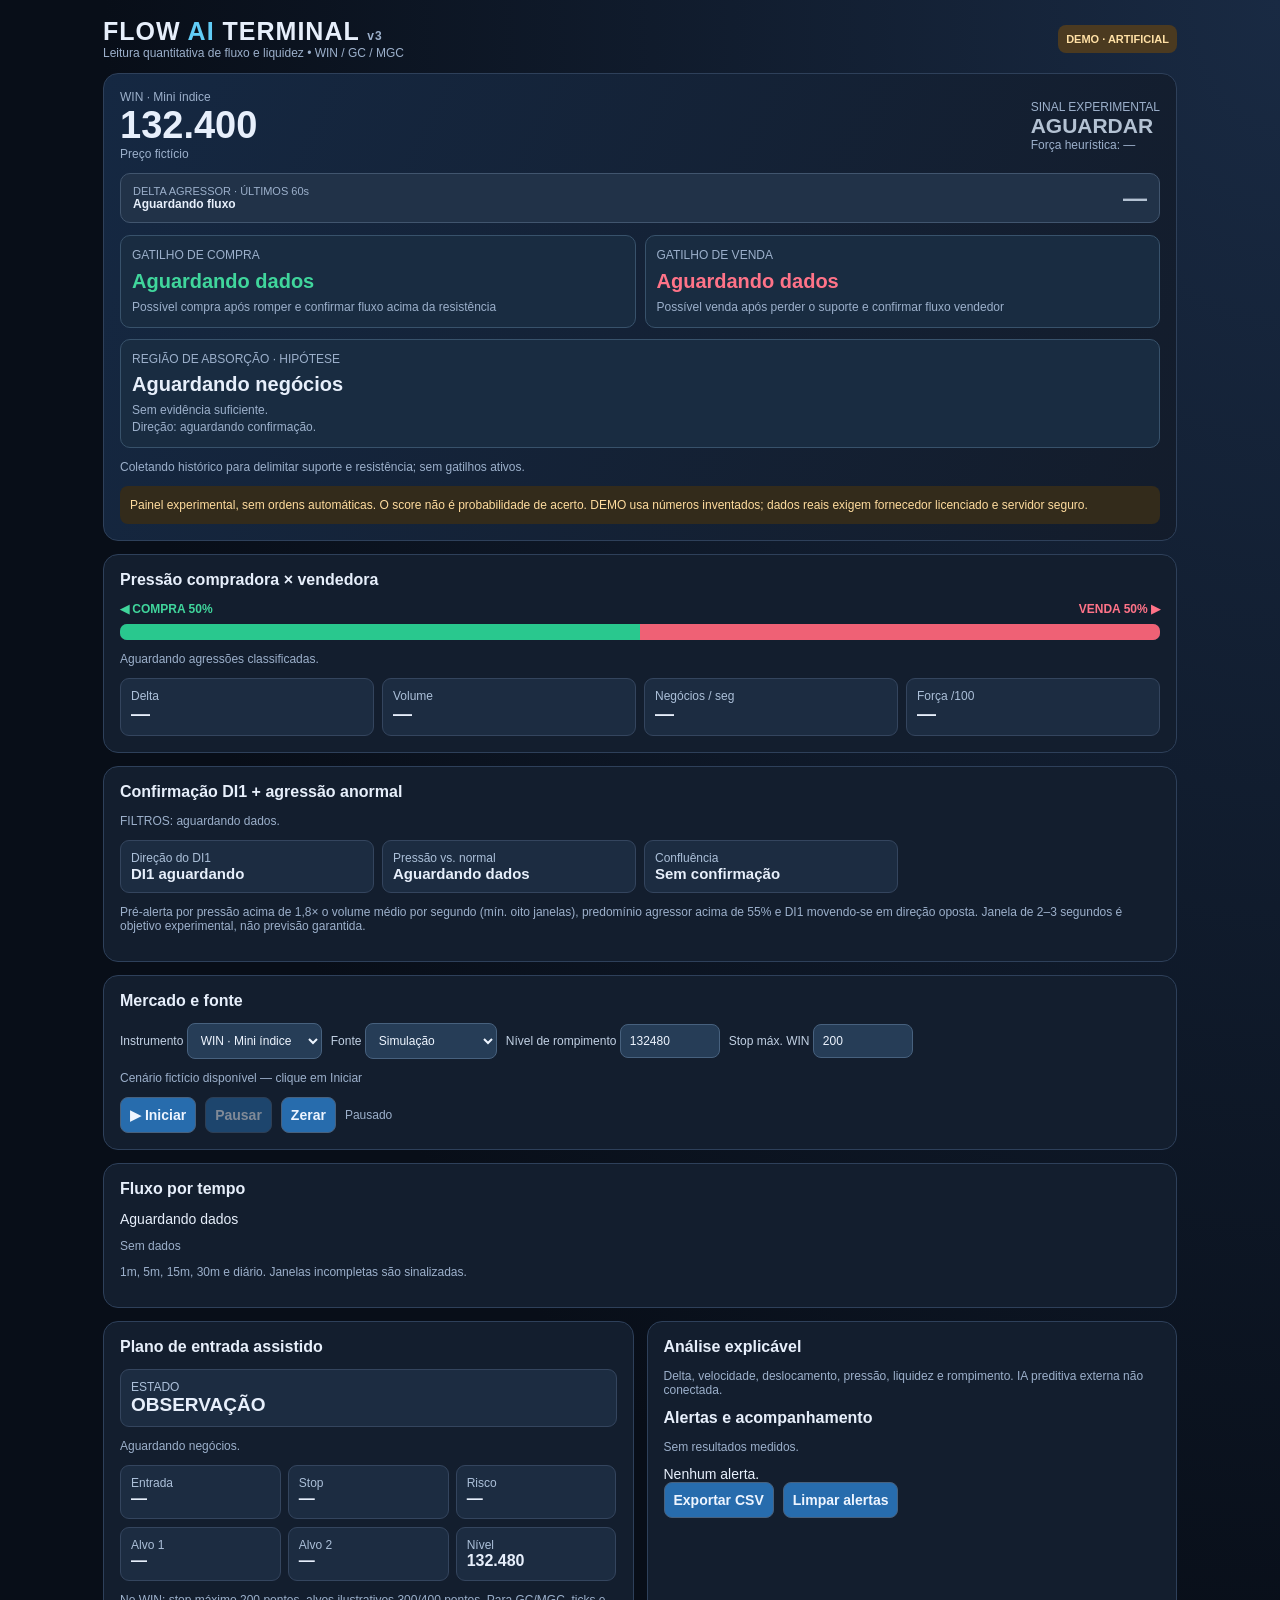
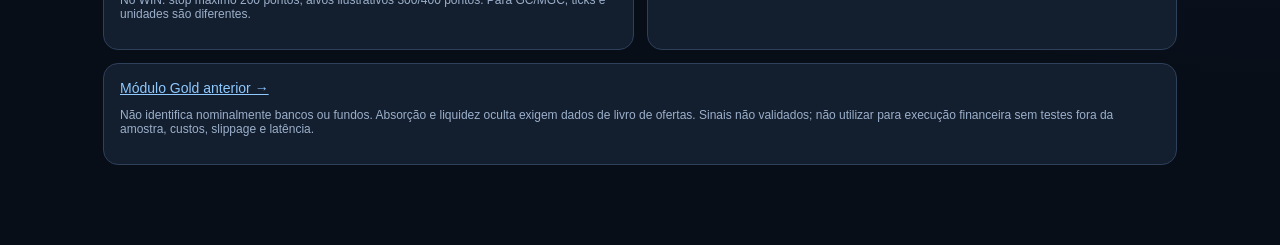
==== delta-top.html @ 030e83a3 "fix: separate new entry point for mobile delta hero to bypass stale PWA cache" ====
<!doctype html><html lang="pt-BR"><head><meta charset="utf-8"><meta name="viewport" content="width=device-width,initial-scale=1,viewport-fit=cover"><meta name="theme-color" content="#080e18"><link rel="manifest" href="./manifest.webmanifest"><title>Flow AI • Delta no topo</title><style>
:root{font:14px -apple-system,BlinkMacSystemFont,Inter,Arial,sans-serif;color:#e7effb;background:#080e18}*{box-sizing:border-box}body{margin:0;background:radial-gradient(ellipse at top right,#192a43,#080e18 65%)}main{max-width:1100px;margin:auto;padding:17px 13px 80px}.row{display:flex;align-items:center;justify-content:space-between;flex-wrap:wrap;gap:9px}.brand{font-size:25px;font-weight:900;letter-spacing:.04em}.brand em{color:#61ccf6;font-style:normal}.muted,small{color:#9cb0cb;font-size:12px}.pill{border-radius:8px;background:#4b3a20;color:#ffe0a5;padding:8px;font-size:11px;font-weight:800}.panel{background:#131e2e;border:1px solid #2e405a;border-radius:15px;padding:16px;margin-top:13px}.hero{background:linear-gradient(115deg,#152842,#131c2b)}h2{margin:0 0 13px;font-size:16px}.price{font-size:38px;font-weight:850}.signal{font-size:21px;font-weight:850}.delta-strip{display:flex;align-items:center;justify-content:space-between;gap:10px;margin-top:12px;background:#213248;border:1px solid #41556e;border-radius:10px;padding:10px 12px}.delta-strip strong{font-size:24px;white-space:nowrap}.delta-strip small{display:block;font-size:11px}.delta-strip .delta-caption{font-weight:700;font-size:12px}.zones{display:grid;grid-template-columns:1fr 1fr;gap:9px;margin-top:12px}.zone{background:#192c41;border:1px solid #38526b;border-radius:10px;padding:11px}.zone b{display:block;font-size:20px;margin:6px 0}.zone small{display:block;line-height:1.4}.zone.active-buy{border-color:#40d69c}.zone.active-sell{border-color:#ff7388}.up{color:#40d69c}.down{color:#ff7388}.neutral{color:#b4c2d3}.warning{color:#ffdc9e;background:#332b1b;padding:10px;border-radius:8px;font-size:12px;line-height:1.5;margin-top:12px}.grid{display:grid;grid-template-columns:repeat(2,minmax(0,1fr));gap:8px}.metric{background:#1c2c41;border:1px solid #34455e;border-radius:9px;padding:10px;min-width:0}.metric span{display:block;color:#acc0d9;font-size:12px}.metric strong{font-size:19px;overflow-wrap:anywhere}.controls{display:flex;gap:9px;flex-wrap:wrap;align-items:center}input,select,button{background:#263d57;color:#eef5ff;border:1px solid #47617e;border-radius:8px;padding:9px;font:inherit;max-width:100%}button{background:#276cad;font-weight:700}button:disabled{opacity:.5}label{color:#c2d1e4;font-size:12px}input[type=number]{width:100px}input[type=url]{width:100%}.hidden{display:none}.sides{display:grid;grid-template-columns:1fr 1fr;gap:8px;margin-bottom:8px;font-weight:800;font-size:12px}.sides div:last-child{text-align:right}.bar{height:16px;display:flex;overflow:hidden;border-radius:7px;background:#43536a}.buy{background:#29c88e}.sell{background:#ef6175}.tf{display:grid;grid-template-columns:repeat(5,minmax(0,1fr));gap:5px}.tfi{background:#20314a;border:1px solid #344a67;border-radius:8px;text-align:center;padding:8px 2px}.tfi b{display:block;font-size:15px;margin:6px 0}.tfi small{font-size:10px}.event{padding:10px;background:#1e3048;border-left:3px solid #5a9ce4;border-radius:8px;margin:8px 0}.event.bad{border-left-color:#ff7181}.event.good{border-left-color:#30d5a1}.events{max-height:310px;overflow:auto}.entry{display:grid;grid-template-columns:repeat(3,minmax(0,1fr));gap:7px}.entry .metric strong{font-size:16px}.cols{display:grid;gap:0}a{color:#8fc9ff}@media(min-width:750px){.grid{grid-template-columns:repeat(4,minmax(0,1fr))}.cols{grid-template-columns:1fr 1fr;gap:13px}} </style></head><body><main>
<header class="row"><div><div class="brand">FLOW <em>AI</em> TERMINAL <small>v3</small></div><div class="muted">Leitura quantitativa de fluxo e liquidez • WIN / GC / MGC</div></div><span class="pill" id="sourceTag">DEMO • ARTIFICIAL</span></header>
<section class="panel hero"><div class="row"><div><div class="muted" id="instrumentLabel">WIN · Mini índice</div><div class="price" id="price">132.400</div><div class="muted" id="priceHint">Preço fictício</div></div><div><div class="muted">SINAL EXPERIMENTAL</div><div class="signal neutral" id="signal">AGUARDAR</div><div class="muted" id="confidence">Força heurística: —</div></div></div><div class="delta-strip" aria-live="polite"><div><small>DELTA AGRESSOR · ÚLTIMOS 60s</small><div id="heroDeltaTrend" class="delta-caption">Aguardando fluxo</div></div><strong id="heroDelta" class="neutral">—</strong></div><div class="zones"><div class="zone" id="buyZoneCard"><small>GATILHO DE COMPRA</small><b class="up" id="buyTrigger">Aguardando dados</b><small id="buyZoneText">Possível compra após romper e confirmar fluxo acima da resistência</small></div><div class="zone" id="sellZoneCard"><small>GATILHO DE VENDA</small><b class="down" id="sellTrigger">Aguardando dados</b><small id="sellZoneText">Possível venda após perder o suporte e confirmar fluxo vendedor</small></div></div><div class="zone" style="margin-top:11px" aria-live="polite"><small>REGIÃO DE ABSORÇÃO · HIPÓTESE</small><b id="absZone">Aguardando negócios</b><small id="absStatus">Sem evidência suficiente.</small><small id="absDirection">Direção: aguardando confirmação.</small></div><p class="muted" id="triggerInfo">Níveis de observação: não constituem ordens ou indicação de alta probabilidade.</p><div class="warning">Painel experimental, sem ordens automáticas. O score não é probabilidade de acerto. DEMO usa números inventados; dados reais exigem fornecedor licenciado e servidor seguro.</div></section>
<section class="panel"><h2>Pressão compradora × vendedora</h2><div class="sides"><div class="up">◀ COMPRA <span id="buyPct">50%</span></div><div class="down">VENDA <span id="sellPct">50%</span> ▶</div></div><div class="bar"><div class="buy" id="buyBar" style="width:50%"></div><div class="sell" id="sellBar" style="width:50%"></div></div><p class="muted" id="flowNarrative">Aguardando agressões classificadas.</p><div class="grid"><div class="metric"><span>Delta</span><strong id="delta">—</strong></div><div class="metric"><span>Volume</span><strong id="volume">—</strong></div><div class="metric"><span>Negócios / seg</span><strong id="rate">—</strong></div><div class="metric"><span>Força /100</span><strong id="score">—</strong></div></div></section>
<section class="panel"><h2>Confirmação DI1 + agressão anormal</h2><p class="muted" id="filterState">FILTROS: aguardando dados.</p><div class="grid"><div class="metric"><span>Direção do DI1</span><strong id="diStatus" style="font-size:15px">Aguardando</strong></div><div class="metric"><span>Pressão vs. normal</span><strong id="burstStatus" style="font-size:15px">Aguardando</strong></div><div class="metric"><span>Confluência</span><strong id="confluence" style="font-size:15px">Sem confirmação</strong></div></div><p class="muted">Pré-alerta por pressão acima de 1,8× o volume médio por segundo (mín. oito janelas), predomínio agressor acima de 55% e DI1 movendo-se em direção oposta. Janela de 2–3 segundos é objetivo experimental, não previsão garantida.</p></section><section class="panel"><h2>Mercado e fonte</h2><div class="controls"><label>Instrumento <select id="instrument"><option value="WIN">WIN · Mini índice</option><option value="GC">GC · Ouro futuro</option><option value="MGC">MGC · Micro ouro</option></select></label><label>Fonte <select id="source"><option value="demo">Simulação</option><option value="csv">Replay CSV</option><option value="ws">WebSocket WSS</option></select></label><label>Nível de rompimento <input id="level" type="number" value="132480" step="5"></label><label>Stop máx. WIN <input id="maxStop" type="number" min="5" max="200" value="200" step="5"></label></div><div id="csvWrap" class="hidden"><p class="muted">CSV com colunas timestamp,price,size,side,symbol (side: buy/sell). Reprodução acelerada.</p><input id="file" type="file" accept=".csv,text/csv"></div><div id="wsWrap" class="hidden"><p class="muted">Servidor próprio autorizado, sem chaves de API no navegador.</p><input id="endpoint" type="url" placeholder="wss://servidor/market"></div><p id="demoPhase" class="muted">Cenário fictício disponível — clique em Iniciar</p><div class="controls" style="margin-top:12px"><button id="start">▶ Iniciar</button><button id="stop" disabled>Pausar</button><button id="reset">Zerar</button><span id="status" class="muted">Parado</span></div></section>
<section class="panel"><h2>Fluxo por tempo</h2><div class="tf" id="timeframes"></div><p class="muted" id="feedAge">Sem dados.</p><p class="muted">1m, 5m, 15m, 30m e diário. Janelas incompletas são sinalizadas.</p></section>
<div class="cols"><section class="panel"><h2>Plano de entrada assistido</h2><div class="metric"><span>ESTADO</span><strong id="stage">OBSERVAÇÃO</strong></div><p class="muted" id="reason">Aguardando fluxo.</p><div class="entry"><div class="metric"><span>Entrada</span><strong id="entry">—</strong></div><div class="metric"><span>Stop</span><strong id="stopPrice">—</strong></div><div class="metric"><span>Risco</span><strong id="risk">—</strong></div></div><div class="entry" style="margin-top:8px"><div class="metric"><span>Alvo 1</span><strong id="target1">—</strong></div><div class="metric"><span>Alvo 2</span><strong id="target2">—</strong></div><div class="metric"><span>Nível</span><strong id="breakLevel">132.480</strong></div></div><p class="muted">No WIN: stop máximo 200 pontos, alvos ilustrativos 300/400 pontos. Para GC/MGC, ticks e unidades são diferentes.</p></section>
<section class="panel"><h2>Análise explicável</h2><p class="muted" id="intelligence">Delta, velocidade, deslocamento, pressão, liquidez e rompimento. IA preditiva externa não conectada.</p><h2>Alertas e acompanhamento</h2><p class="muted" id="outcomeSummary">Sem resultados medidos.</p><div id="events" class="events">Nenhum alerta.</div><div class="controls"><button id="export">Exportar CSV</button><button id="clear">Limpar alertas</button></div></section></div>
<section class="panel"><a href="./gold.html">Módulo Gold anterior →</a><p class="muted">Não identifica nominalmente bancos ou fundos. Absorção e liquidez oculta exigem dados de livro de ofertas. Sinais não validados; não utilizar para execução financeira sem testes fora da amostra, custos, slippage e latência.</p></section></main><script src="./app.js?v=delta-view-20261015" defer></script></body></html>
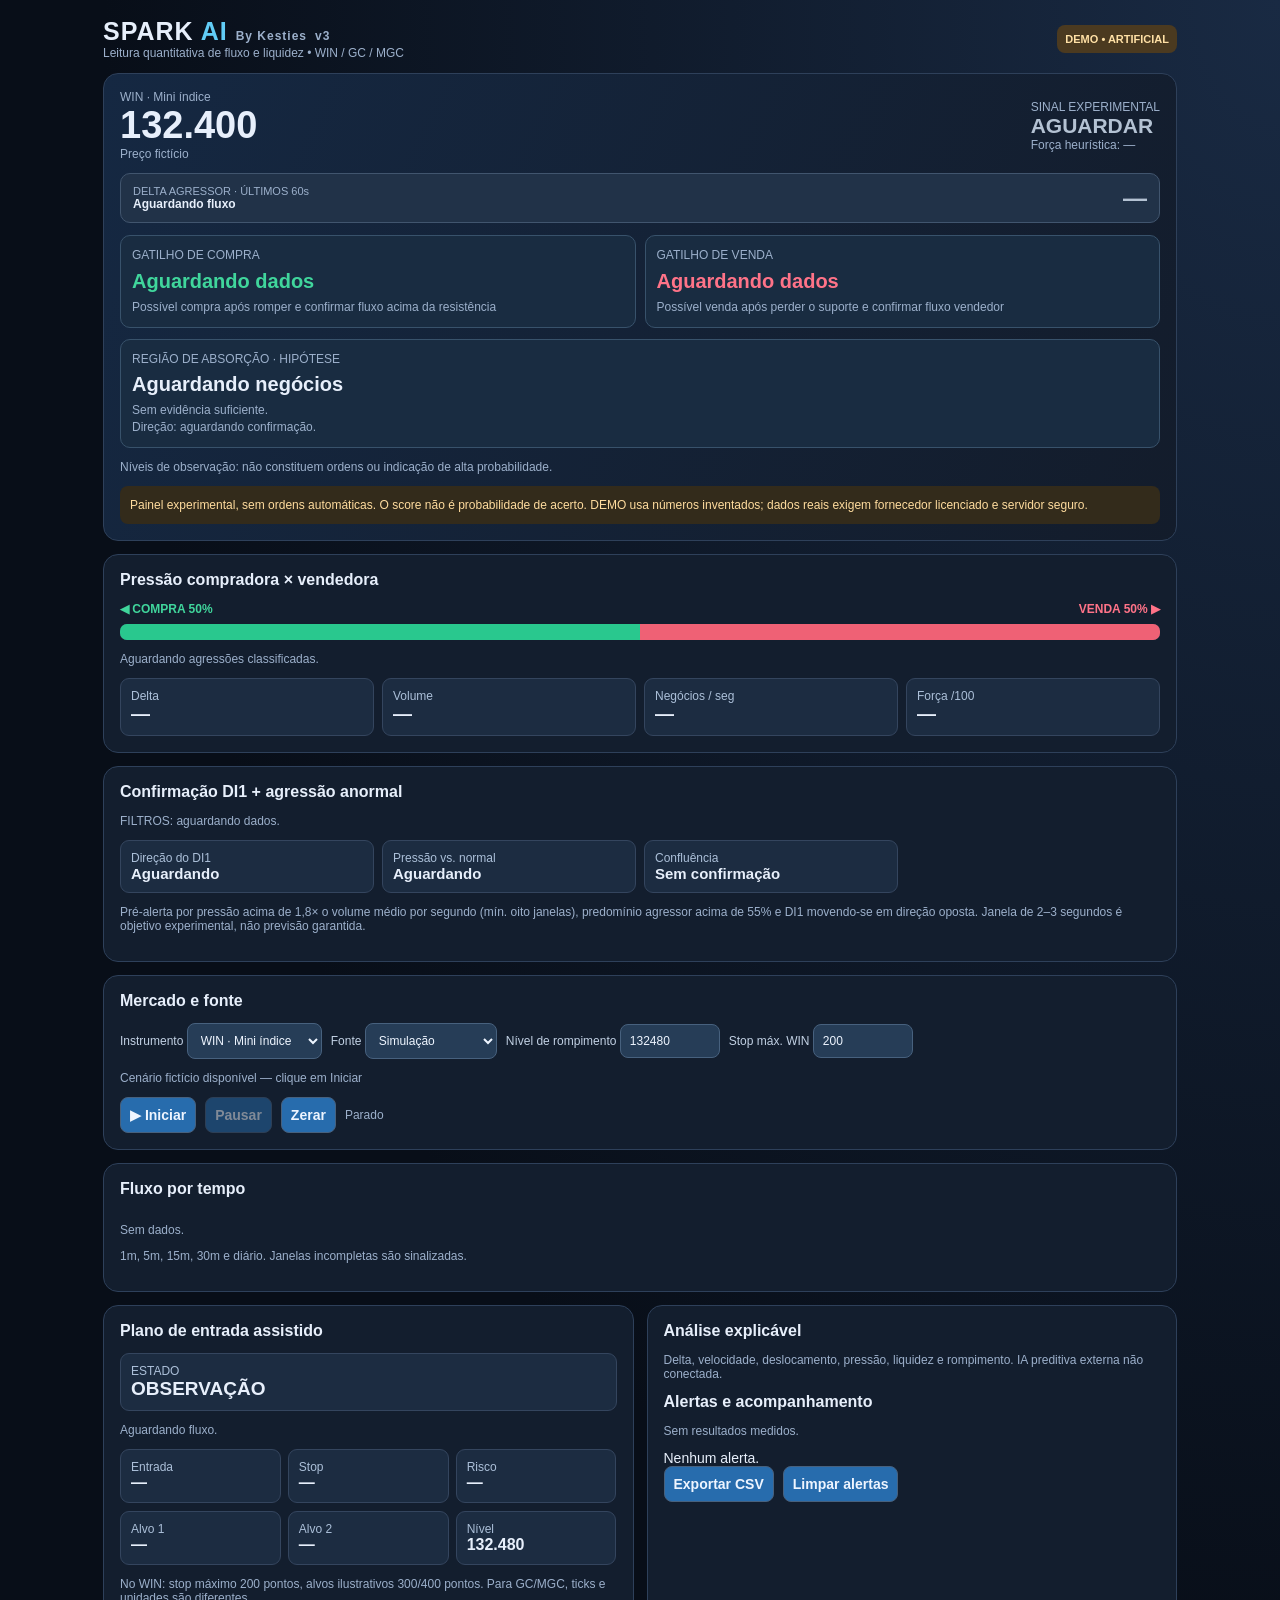
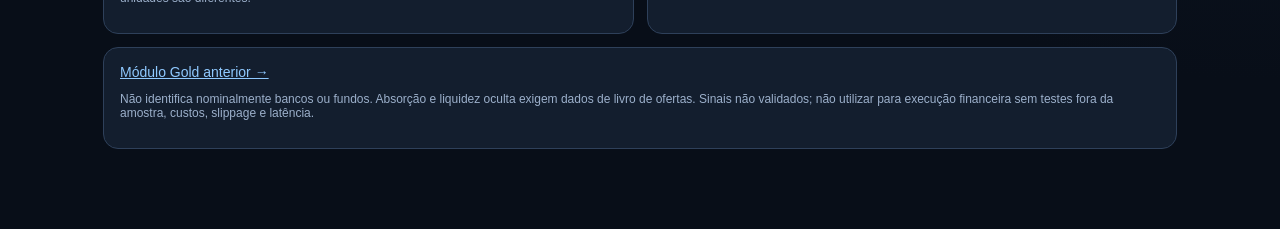
==== commit 3f1c9a79: "Rename app to Spark AI and apply circular pressure dashboard layout" ====
--- a/delta-top.html
+++ b/delta-top.html
@@ -1,6 +1,6 @@
-<!doctype html><html lang="pt-BR"><head><meta charset="utf-8"><meta name="viewport" content="width=device-width,initial-scale=1,viewport-fit=cover"><meta name="theme-color" content="#080e18"><link rel="manifest" href="./manifest.webmanifest"><title>Flow AI • Delta no topo</title><style>
+<!doctype html><html lang="pt-BR"><head><meta charset="utf-8"><meta name="viewport" content="width=device-width,initial-scale=1,viewport-fit=cover"><meta name="theme-color" content="#080e18"><link rel="manifest" href="./manifest.webmanifest"><title>Spark AI • Delta no topo</title><style>
 :root{font:14px -apple-system,BlinkMacSystemFont,Inter,Arial,sans-serif;color:#e7effb;background:#080e18}*{box-sizing:border-box}body{margin:0;background:radial-gradient(ellipse at top right,#192a43,#080e18 65%)}main{max-width:1100px;margin:auto;padding:17px 13px 80px}.row{display:flex;align-items:center;justify-content:space-between;flex-wrap:wrap;gap:9px}.brand{font-size:25px;font-weight:900;letter-spacing:.04em}.brand em{color:#61ccf6;font-style:normal}.muted,small{color:#9cb0cb;font-size:12px}.pill{border-radius:8px;background:#4b3a20;color:#ffe0a5;padding:8px;font-size:11px;font-weight:800}.panel{background:#131e2e;border:1px solid #2e405a;border-radius:15px;padding:16px;margin-top:13px}.hero{background:linear-gradient(115deg,#152842,#131c2b)}h2{margin:0 0 13px;font-size:16px}.price{font-size:38px;font-weight:850}.signal{font-size:21px;font-weight:850}.delta-strip{display:flex;align-items:center;justify-content:space-between;gap:10px;margin-top:12px;background:#213248;border:1px solid #41556e;border-radius:10px;padding:10px 12px}.delta-strip strong{font-size:24px;white-space:nowrap}.delta-strip small{display:block;font-size:11px}.delta-strip .delta-caption{font-weight:700;font-size:12px}.zones{display:grid;grid-template-columns:1fr 1fr;gap:9px;margin-top:12px}.zone{background:#192c41;border:1px solid #38526b;border-radius:10px;padding:11px}.zone b{display:block;font-size:20px;margin:6px 0}.zone small{display:block;line-height:1.4}.zone.active-buy{border-color:#40d69c}.zone.active-sell{border-color:#ff7388}.up{color:#40d69c}.down{color:#ff7388}.neutral{color:#b4c2d3}.warning{color:#ffdc9e;background:#332b1b;padding:10px;border-radius:8px;font-size:12px;line-height:1.5;margin-top:12px}.grid{display:grid;grid-template-columns:repeat(2,minmax(0,1fr));gap:8px}.metric{background:#1c2c41;border:1px solid #34455e;border-radius:9px;padding:10px;min-width:0}.metric span{display:block;color:#acc0d9;font-size:12px}.metric strong{font-size:19px;overflow-wrap:anywhere}.controls{display:flex;gap:9px;flex-wrap:wrap;align-items:center}input,select,button{background:#263d57;color:#eef5ff;border:1px solid #47617e;border-radius:8px;padding:9px;font:inherit;max-width:100%}button{background:#276cad;font-weight:700}button:disabled{opacity:.5}label{color:#c2d1e4;font-size:12px}input[type=number]{width:100px}input[type=url]{width:100%}.hidden{display:none}.sides{display:grid;grid-template-columns:1fr 1fr;gap:8px;margin-bottom:8px;font-weight:800;font-size:12px}.sides div:last-child{text-align:right}.bar{height:16px;display:flex;overflow:hidden;border-radius:7px;background:#43536a}.buy{background:#29c88e}.sell{background:#ef6175}.tf{display:grid;grid-template-columns:repeat(5,minmax(0,1fr));gap:5px}.tfi{background:#20314a;border:1px solid #344a67;border-radius:8px;text-align:center;padding:8px 2px}.tfi b{display:block;font-size:15px;margin:6px 0}.tfi small{font-size:10px}.event{padding:10px;background:#1e3048;border-left:3px solid #5a9ce4;border-radius:8px;margin:8px 0}.event.bad{border-left-color:#ff7181}.event.good{border-left-color:#30d5a1}.events{max-height:310px;overflow:auto}.entry{display:grid;grid-template-columns:repeat(3,minmax(0,1fr));gap:7px}.entry .metric strong{font-size:16px}.cols{display:grid;gap:0}a{color:#8fc9ff}@media(min-width:750px){.grid{grid-template-columns:repeat(4,minmax(0,1fr))}.cols{grid-template-columns:1fr 1fr;gap:13px}} </style></head><body><main>
-<header class="row"><div><div class="brand">FLOW <em>AI</em> TERMINAL <small>v3</small></div><div class="muted">Leitura quantitativa de fluxo e liquidez • WIN / GC / MGC</div></div><span class="pill" id="sourceTag">DEMO • ARTIFICIAL</span></header>
+<header class="row"><div><div class="brand">SPARK <em>AI</em> <small>By Kesties</small> <small>v3</small></div><div class="muted">Leitura quantitativa de fluxo e liquidez • WIN / GC / MGC</div></div><span class="pill" id="sourceTag">DEMO • ARTIFICIAL</span></header>
 <section class="panel hero"><div class="row"><div><div class="muted" id="instrumentLabel">WIN · Mini índice</div><div class="price" id="price">132.400</div><div class="muted" id="priceHint">Preço fictício</div></div><div><div class="muted">SINAL EXPERIMENTAL</div><div class="signal neutral" id="signal">AGUARDAR</div><div class="muted" id="confidence">Força heurística: —</div></div></div><div class="delta-strip" aria-live="polite"><div><small>DELTA AGRESSOR · ÚLTIMOS 60s</small><div id="heroDeltaTrend" class="delta-caption">Aguardando fluxo</div></div><strong id="heroDelta" class="neutral">—</strong></div><div class="zones"><div class="zone" id="buyZoneCard"><small>GATILHO DE COMPRA</small><b class="up" id="buyTrigger">Aguardando dados</b><small id="buyZoneText">Possível compra após romper e confirmar fluxo acima da resistência</small></div><div class="zone" id="sellZoneCard"><small>GATILHO DE VENDA</small><b class="down" id="sellTrigger">Aguardando dados</b><small id="sellZoneText">Possível venda após perder o suporte e confirmar fluxo vendedor</small></div></div><div class="zone" style="margin-top:11px" aria-live="polite"><small>REGIÃO DE ABSORÇÃO · HIPÓTESE</small><b id="absZone">Aguardando negócios</b><small id="absStatus">Sem evidência suficiente.</small><small id="absDirection">Direção: aguardando confirmação.</small></div><p class="muted" id="triggerInfo">Níveis de observação: não constituem ordens ou indicação de alta probabilidade.</p><div class="warning">Painel experimental, sem ordens automáticas. O score não é probabilidade de acerto. DEMO usa números inventados; dados reais exigem fornecedor licenciado e servidor seguro.</div></section>
 <section class="panel"><h2>Pressão compradora × vendedora</h2><div class="sides"><div class="up">◀ COMPRA <span id="buyPct">50%</span></div><div class="down">VENDA <span id="sellPct">50%</span> ▶</div></div><div class="bar"><div class="buy" id="buyBar" style="width:50%"></div><div class="sell" id="sellBar" style="width:50%"></div></div><p class="muted" id="flowNarrative">Aguardando agressões classificadas.</p><div class="grid"><div class="metric"><span>Delta</span><strong id="delta">—</strong></div><div class="metric"><span>Volume</span><strong id="volume">—</strong></div><div class="metric"><span>Negócios / seg</span><strong id="rate">—</strong></div><div class="metric"><span>Força /100</span><strong id="score">—</strong></div></div></section>
 <section class="panel"><h2>Confirmação DI1 + agressão anormal</h2><p class="muted" id="filterState">FILTROS: aguardando dados.</p><div class="grid"><div class="metric"><span>Direção do DI1</span><strong id="diStatus" style="font-size:15px">Aguardando</strong></div><div class="metric"><span>Pressão vs. normal</span><strong id="burstStatus" style="font-size:15px">Aguardando</strong></div><div class="metric"><span>Confluência</span><strong id="confluence" style="font-size:15px">Sem confirmação</strong></div></div><p class="muted">Pré-alerta por pressão acima de 1,8× o volume médio por segundo (mín. oito janelas), predomínio agressor acima de 55% e DI1 movendo-se em direção oposta. Janela de 2–3 segundos é objetivo experimental, não previsão garantida.</p></section><section class="panel"><h2>Mercado e fonte</h2><div class="controls"><label>Instrumento <select id="instrument"><option value="WIN">WIN · Mini índice</option><option value="GC">GC · Ouro futuro</option><option value="MGC">MGC · Micro ouro</option></select></label><label>Fonte <select id="source"><option value="demo">Simulação</option><option value="csv">Replay CSV</option><option value="ws">WebSocket WSS</option></select></label><label>Nível de rompimento <input id="level" type="number" value="132480" step="5"></label><label>Stop máx. WIN <input id="maxStop" type="number" min="5" max="200" value="200" step="5"></label></div><div id="csvWrap" class="hidden"><p class="muted">CSV com colunas timestamp,price,size,side,symbol (side: buy/sell). Reprodução acelerada.</p><input id="file" type="file" accept=".csv,text/csv"></div><div id="wsWrap" class="hidden"><p class="muted">Servidor próprio autorizado, sem chaves de API no navegador.</p><input id="endpoint" type="url" placeholder="wss://servidor/market"></div><p id="demoPhase" class="muted">Cenário fictício disponível — clique em Iniciar</p><div class="controls" style="margin-top:12px"><button id="start">▶ Iniciar</button><button id="stop" disabled>Pausar</button><button id="reset">Zerar</button><span id="status" class="muted">Parado</span></div></section>
